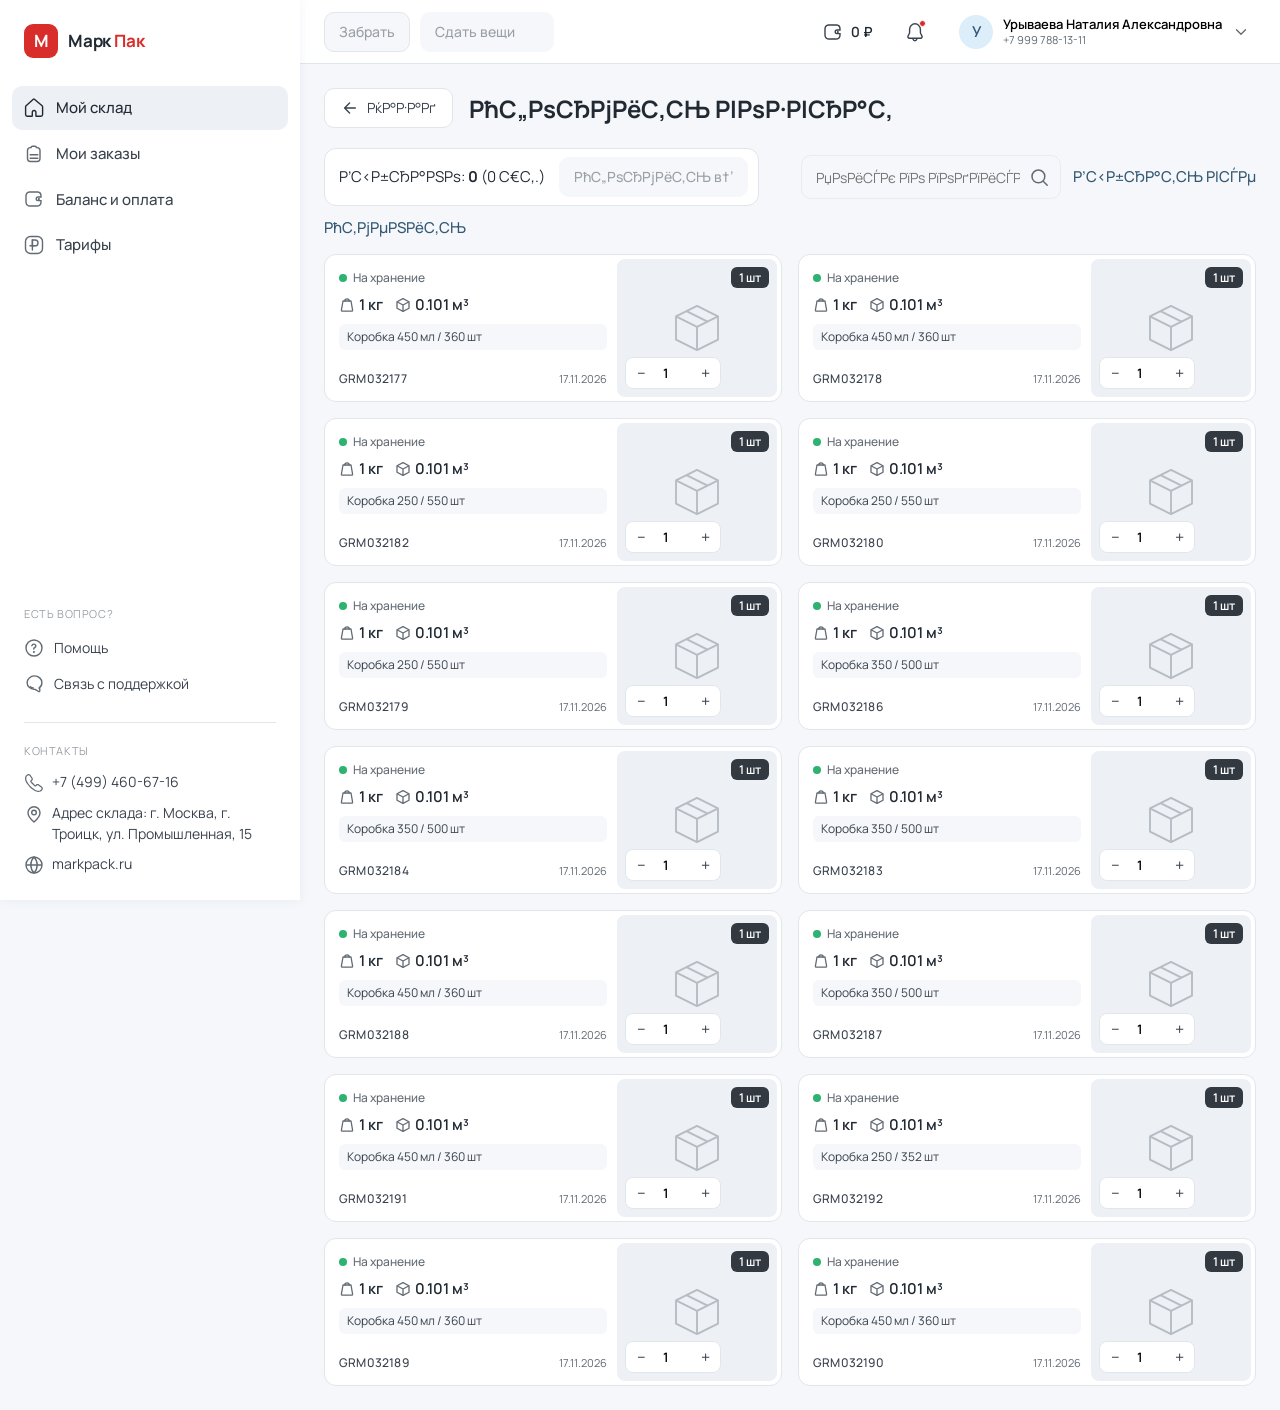
==== refund.html @ 636d3749 "Прототип личного кабинета Марк Пак: 13 экранов, демо-данные, GitHub Pages" ====
<!DOCTYPE html>
<html lang="ru">
<head>
<meta charset="utf-8">
<meta name="viewport" content="width=device-width, initial-scale=1">
<title>Р—Р°Р±СЂР°С‚СЊ РІРµС‰Рё вЂ” РњР°СЂРє РџР°Рє</title>
<link rel="icon" href="assets/img/favicon.svg" type="image/svg+xml">
<link rel="stylesheet" href="assets/css/app.css">
</head>
<body data-page="warehouse" data-actions="off">
<div class="app">
  <aside class="sidebar" id="sidebar"></aside>
  <div class="main">
    <header class="topbar" id="topbar"></header>
    <main class="content">

      <!-- РЁР°Рі 1: РІС‹Р±РѕСЂ РіСЂСѓР·РѕРјРµСЃС‚ -->
      <section id="stepSelect">
        <div class="page-head">
          <a class="back-btn" href="warehouse.html">
            <svg viewBox="0 0 20 20" fill="none"><path d="M16 10H5M9.5 4.5 4 10l5.5 5.5" stroke-width="1.5" stroke-linecap="round" stroke-linejoin="round"/></svg>
            РќР°Р·Р°Рґ
          </a>
          <h1>РћС„РѕСЂРјРёС‚СЊ РІРѕР·РІСЂР°С‚</h1>
        </div>

        <div class="toolbar" style="align-items:center">
          <div class="card card--flat" style="display:flex;align-items:center;gap:14px;padding:8px 10px 8px 14px">
            <span id="selInfo">Р’С‹Р±СЂР°РЅРѕ: <b>0</b> (0 С€С‚.)</span>
            <button class="btn btn--primary btn--sm" id="toForm" disabled>РћС„РѕСЂРјРёС‚СЊ в†’</button>
          </div>
          <span class="spacer"></span>
          <div class="search">
            <input id="search" type="text" placeholder="РџРѕРёСЃРє РїРѕ РїРѕРґРїРёСЃРё, РЅРѕРјРµСЂСѓ GRM">
            <svg viewBox="0 0 20 20" fill="none"><circle cx="9.4" cy="9.4" r="6.4" stroke-width="1.5" stroke="#626A73"/><path d="m14.2 14.2 4 4" stroke-width="1.5" stroke-linecap="round" stroke="#626A73"/></svg>
          </div>
          <button class="btn btn--link" id="selectAll">Р’С‹Р±СЂР°С‚СЊ РІСЃРµ</button>
          <button class="btn btn--link" id="clearAll">РћС‚РјРµРЅРёС‚СЊ</button>
        </div>

        <div class="grm-grid" id="grid"></div>
        <div class="empty hidden" id="empty">
          <h3>РќРµС‡РµРіРѕ РІС‹Р±РёСЂР°С‚СЊ</h3>
          <p>РќР° С…СЂР°РЅРµРЅРёРё РЅРµС‚ РґРѕСЃС‚СѓРїРЅС‹С… РіСЂСѓР·РѕРјРµСЃС‚.</p>
        </div>
      </section>

      <!-- РЁР°Рі 2: РѕС„РѕСЂРјР»РµРЅРёРµ -->
      <section id="stepForm" class="hidden">
        <div class="page-head">
          <button class="back-btn" id="backToSelect">
            <svg viewBox="0 0 20 20" fill="none"><path d="M16 10H5M9.5 4.5 4 10l5.5 5.5" stroke-width="1.5" stroke-linecap="round" stroke-linejoin="round"/></svg>
            РќР°Р·Р°Рґ
          </button>
          <h1>Р—Р°Р±СЂР°С‚СЊ РІРµС‰Рё</h1>
        </div>

        <form class="form-card" id="refundForm">
          <div class="section__title">Р“СЂСѓР·</div>
          <div class="card card--flat mb-24">
            <div class="kv"><span>РљРѕР»РёС‡РµСЃС‚РІРѕ</span><b id="sumQty">0 С€С‚</b></div>
            <div class="kv"><span>РћР±С‰РёР№ РІРµСЃ</span><b id="sumWeight">0 РєРі</b></div>
            <div class="kv"><span>РћР±С‰РёР№ РѕР±СЉС‘Рј</span><b id="sumVolume">0 РјВі</b></div>
          </div>

          <div class="section__title">Р’Р°Рј РЅСѓР¶РЅР° РґРѕСЃС‚Р°РІРєР°?</div>
          <div class="radio-cards mb-24">
            <div class="radio-card is-active" data-delivery="self">
              <div class="radio-card__top"><span class="radio-dot"></span>Р—Р°Р±РµСЂСѓ СЃР°Рј(Р°)</div>
              <p>Р—Р°Р±РёСЂР°Р№С‚Рµ РІРµС‰Рё СЃРѕ СЃРєР»Р°РґР° СЃ 9 РґРѕ 18 С‡Р°СЃРѕРІ РїРѕ Р°РґСЂРµСЃСѓ: Рі. РњРѕСЃРєРІР°, Рі. РўСЂРѕРёС†Рє, СѓР». РџСЂРѕРјС‹С€Р»РµРЅРЅР°СЏ, 15</p>
            </div>
            <div class="radio-card" data-delivery="need">
              <div class="radio-card__top"><span class="radio-dot"></span>РќСѓР¶РЅР° РґРѕСЃС‚Р°РІРєР°</div>
              <p>РџРѕСЃР»Рµ СЃРѕРіР»Р°СЃРѕРІР°РЅРёСЏ Р·Р°РіСЂСѓР·РёРј РІР°С€Рё РІРµС‰Рё Рё РґРѕСЃС‚Р°РІРёРј РёС… РѕР±СЂР°С‚РЅРѕ РїРѕ СѓРєР°Р·Р°РЅРЅРѕРјСѓ Р°РґСЂРµСЃСѓ</p>
            </div>
          </div>

          <div id="deliveryBlock" class="hidden">
            <div class="section__title">РљСѓРґР° РґРѕСЃС‚Р°РІРёС‚СЊ РіСЂСѓР·</div>
            <div class="card card--flat mb-24 row row--between">
              <div>
                <b style="font-size:14px">Рі. РњРѕСЃРєРІР°, СѓР». РџСЂРѕС„СЃРѕСЋР·РЅР°СЏ, 15</b>
                <div class="caption mt-8">РїРѕРґСЉРµР·Рґ 2, СЌС‚Р°Р¶ 5, РґРѕРјРѕС„РѕРЅ 15, Р»РёС„С‚ РџР°СЃСЃР°Р¶РёСЂСЃРєРёР№</div>
              </div>
              <button type="button" class="btn btn--ghost btn--sm" id="changeAddress">РР·РјРµРЅРёС‚СЊ</button>
            </div>

            <div class="section__title">РљС‚Рѕ Р±СѓРґРµС‚ РїСЂРёРЅРёРјР°С‚СЊ РіСЂСѓР·?</div>
            <div class="form-row">
              <div class="field">
                <label class="field__label">Р¤РРћ*</label>
                <input class="input" value="РЈСЂС‹РІР°РµРІР° РќР°С‚Р°Р»РёСЏ РђР»РµРєСЃР°РЅРґСЂРѕРІРЅР°" required>
              </div>
              <div class="field">
                <label class="field__label">РќРѕРјРµСЂ С‚РµР»РµС„РѕРЅР°*</label>
                <input class="input" value="+7 999 788-13-11" required>
              </div>
            </div>
            <label class="check mb-16"><input type="checkbox">РЎРѕРѕР±С‰РµРЅРёСЏ РІРјРµСЃС‚Рѕ Р·РІРѕРЅРєРѕРІ</label>

            <div class="section__title">РЎС‚РѕРёРјРѕСЃС‚СЊ РґРѕСЃС‚Р°РІРєРё</div>
            <div class="card card--flat mb-8">
              <div class="kv"><span>РЎС‚РѕРёРјРѕСЃС‚СЊ 1 РјВі</span><b>2 675 в‚Ѕ</b></div>
              <div class="kv"><span>Р’Р°С€ РѕР±СЉС‘Рј</span><b id="costVolume">0 РјВі</b></div>
              <div class="divider" style="margin:12px 0"></div>
              <div class="kv"><span>РС‚РѕРіРѕ Рє РѕРїР»Р°С‚Рµ</span><b class="stat-big" style="font-size:20px" id="costTotal">0 в‚Ѕ</b></div>
            </div>
            <p class="hint mb-24">Р”РѕСЃС‚Р°РІРєСѓ РЅРµРѕР±С…РѕРґРёРјРѕ РѕРїР»Р°С‚РёС‚СЊ РґРѕ 9:00 РґРЅСЏ РґРѕСЃС‚Р°РІРєРё, РёРЅР°С‡Рµ РІР°С€ Р·Р°РєР°Р· Р±СѓРґРµС‚ РѕС‚РјРµРЅС‘РЅ. РћРїР»Р°С‚РёС‚СЊ РїРѕР·Р¶Рµ РјРѕР¶РЅРѕ РІ СЂР°Р·РґРµР»Рµ В«Р‘Р°Р»Р°РЅСЃ Рё РѕРїР»Р°С‚Р°В».</p>
          </div>

          <div class="section__title">Р”Р°С‚Р° Рё РІСЂРµРјСЏ</div>
          <div class="form-row">
            <div class="field">
              <label class="field__label">Р”Р°С‚Р°*</label>
              <select class="select" id="dateSelect"></select>
            </div>
            <div class="field">
              <label class="field__label">Р’СЂРµРјСЏ*</label>
              <select class="select" id="timeSelect">
                <option>09:00 вЂ“ 13:00</option>
                <option>13:00 вЂ“ 20:00</option>
              </select>
            </div>
          </div>

          <div class="section__title">РљРѕРјРјРµРЅС‚Р°СЂРёР№</div>
          <div class="field">
            <textarea class="textarea" placeholder="РћСЃС‚Р°РІСЊС‚Рµ РєРѕРјРјРµРЅС‚Р°СЂРёР№ Рє Р·Р°РєР°Р·Сѓ"></textarea>
          </div>

          <div class="row" style="justify-content:flex-end">
            <button type="submit" class="btn btn--primary btn--lg" style="min-width:240px">РћС‚РїСЂР°РІРёС‚СЊ Р·Р°СЏРІРєСѓ</button>
          </div>
        </form>
      </section>

    </main>
  </div>
</div>
<nav class="bottom-nav" id="bottomNav"></nav>

<script src="assets/js/data.js"></script>
<script src="assets/js/ui.js"></script>
<script>
(() => {
  const DB = window.DB;
  const grid = document.getElementById('grid');
  const empty = document.getElementById('empty');
  const selInfo = document.getElementById('selInfo');
  const toForm = document.getElementById('toForm');
  const search = document.getElementById('search');

  const selected = new Map(); // no -> qty
  let delivery = 'self';
  let query = '';

  const stored = () => DB.grms.filter(g => g.status === 'stored');

  function render() {
    const list = stored().filter(g => !query || g.no.toLowerCase().includes(query) || (g.title || '').toLowerCase().includes(query));
    grid.innerHTML = list.map(g => UI.grmCard(g, { selectable: true, selected: selected.get(g.no) || 0 })).join('');
    empty.classList.toggle('hidden', list.length > 0);

    grid.querySelectorAll('.grm').forEach(card => {
      const no = card.dataset.grm;
      const g = DB.grms.find(x => x.no === no);
      const qtyInput = card.querySelector('[data-qty]');

      card.addEventListener('click', (e) => {
        if (e.target.closest('[data-stop]')) return;
        if (selected.has(no)) selected.delete(no);
        else selected.set(no, g.qty);
        sync();
      });

      const dec = card.querySelector('[data-dec]');
      const inc = card.querySelector('[data-inc]');
      if (dec) dec.addEventListener('click', (e) => {
        e.stopPropagation();
        const cur = selected.get(no) || g.qty;
        if (cur > 1) { selected.set(no, cur - 1); sync(); }
      });
      if (inc) inc.addEventListener('click', (e) => {
        e.stopPropagation();
        const cur = selected.get(no) || g.qty;
        if (cur < g.qty) { selected.set(no, cur + 1); sync(); }
      });
      if (qtyInput) qtyInput.addEventListener('click', (e) => e.stopPropagation());
      if (qtyInput) qtyInput.addEventListener('change', () => {
        let v = Math.max(1, Math.min(g.qty, Number(qtyInput.value) || 1));
        selected.set(no, v); sync();
      });

      const title = card.querySelector('[data-title]');
      if (title) title.addEventListener('click', (e) => { e.stopPropagation(); openTitle(g); });
    });

    syncCounters();
  }

  function syncCounters() {
    const totalQty = [...selected.values()].reduce((a, b) => a + b, 0);
    selInfo.innerHTML = `Р’С‹Р±СЂР°РЅРѕ: <b>${selected.size}</b> (${totalQty} С€С‚.)`;
    toForm.disabled = selected.size === 0;
  }

  function sync() {
    // preserve scroll position by re-rendering only selection classes and counters
    grid.querySelectorAll('.grm').forEach(card => {
      const no = card.dataset.grm;
      const g = DB.grms.find(x => x.no === no);
      const isSel = selected.has(no);
      card.classList.toggle('is-selected', isSel);
      const input = card.querySelector('[data-qty]');
      if (input && isSel) input.value = selected.get(no);
    });
    syncCounters();
  }

  function openTitle(g) {
    UI.openModal({
      title: 'РџРѕРґРїРёСЃСЊ Рє РіСЂСѓР·РѕРјРµСЃС‚Сѓ',
      text: `РљРѕРјРјРµРЅС‚Р°СЂРёР№ РґР»СЏ РіСЂСѓР·РѕРјРµСЃС‚Р° в„– ${g.no}`,
      body: `<div class="field mt-16"><label class="field__label">Р§С‚Рѕ Р·РґРµСЃСЊ С…СЂР°РЅРёС‚СЃСЏ?</label>
        <textarea class="textarea" id="grmTitle">${UI.esc(g.title || '')}</textarea></div>`,
      actions: [
        { label: 'РћС‚РјРµРЅР°', className: 'btn--ghost' },
        { label: 'РЎРѕС…СЂР°РЅРёС‚СЊ', onClick: () => {
          g.title = document.getElementById('grmTitle').value.trim();
          UI.closeModal();
          render();
          UI.toast('РџРѕРґРїРёСЃСЊ СЃРѕС…СЂР°РЅРµРЅР°');
        } }
      ]
    });
  }

  search.addEventListener('input', () => { query = search.value.trim().toLowerCase(); render(); });

  document.getElementById('selectAll').addEventListener('click', () => {
    stored().forEach(g => selected.set(g.no, g.qty));
    sync();
  });
  document.getElementById('clearAll').addEventListener('click', () => {
    selected.clear(); sync();
  });

  toForm.addEventListener('click', () => {
    document.getElementById('stepSelect').classList.add('hidden');
    document.getElementById('stepForm').classList.remove('hidden');
    window.scrollTo({ top: 0, behavior: 'smooth' });
    updateTotals();
  });
  document.getElementById('backToSelect').addEventListener('click', () => {
    document.getElementById('stepForm').classList.add('hidden');
    document.getElementById('stepSelect').classList.remove('hidden');
  });

  document.querySelectorAll('[data-delivery]').forEach(card => {
    card.addEventListener('click', () => {
      document.querySelectorAll('[data-delivery]').forEach(c => c.classList.remove('is-active'));
      card.classList.add('is-active');
      delivery = card.dataset.delivery;
      document.getElementById('deliveryBlock').classList.toggle('hidden', delivery !== 'need');
      updateTotals();
    });
  });

  document.getElementById('changeAddress').addEventListener('click', () => {
    UI.toast('Р’С‹Р±РѕСЂ Р°РґСЂРµСЃР° вЂ” РІ СЃР»РµРґСѓСЋС‰РµР№ РІРµСЂСЃРёРё РїСЂРѕС‚РѕС‚РёРїР°');
  });

  // Р”Р°С‚С‹: СЃРµРіРѕРґРЅСЏ + 5 РґРЅРµР№
  const dateSelect = document.getElementById('dateSelect');
  const months = ['СЏРЅРІР°СЂСЏ', 'С„РµРІСЂР°Р»СЏ', 'РјР°СЂС‚Р°', 'Р°РїСЂРµР»СЏ', 'РјР°СЏ', 'РёСЋРЅСЏ', 'РёСЋР»СЏ', 'Р°РІРіСѓСЃС‚Р°', 'СЃРµРЅС‚СЏР±СЂСЏ', 'РѕРєС‚СЏР±СЂСЏ', 'РЅРѕСЏР±СЂСЏ', 'РґРµРєР°Р±СЂСЏ'];
  const today = new Date();
  for (let i = 1; i <= 5; i++) {
    const d = new Date(today.getTime() + i * 86400000);
    const opt = document.createElement('option');
    opt.textContent = `${d.getDate()} ${months[d.getMonth()]}`;
    dateSelect.appendChild(opt);
  }

  function totals() {
    let qty = 0, weight = 0, volume = 0;
    selected.forEach((q, no) => {
      const g = DB.grms.find(x => x.no === no);
      if (!g) return;
      qty += q; weight += g.weight * q; volume += g.volume * q;
    });
    return { qty, weight, volume };
  }

  function updateTotals() {
    const t = totals();
    document.getElementById('sumQty').textContent = `${t.qty} С€С‚`;
    document.getElementById('sumWeight').textContent = `${Number(t.weight.toFixed(2))} РєРі`;
    document.getElementById('sumVolume').textContent = `${t.volume.toFixed(3)} РјВі`;
    document.getElementById('costVolume').textContent = `${t.volume.toFixed(3)} РјВі`;
    document.getElementById('costTotal').textContent = `${UI.money(Math.round(t.volume * 2675))} в‚Ѕ`;
  }

  document.getElementById('refundForm').addEventListener('submit', (e) => {
    e.preventDefault();
    const t = totals();
    UI.openModal({
      icon: 'ok',
      title: 'Р—Р°СЏРІРєР° СЃРѕР·РґР°РЅР°',
      text: `РњС‹ РїРѕР»СѓС‡РёР»Рё Р·Р°СЏРІРєСѓ РЅР° РІРѕР·РІСЂР°С‚: ${selected.size} РјРµСЃС‚, ${t.qty} С€С‚. РЎС‚Р°С‚СѓСЃ Р·Р°РєР°Р·Р° РјРѕР¶РЅРѕ РѕС‚СЃР»РµР¶РёРІР°С‚СЊ РІ СЂР°Р·РґРµР»Рµ В«РњРѕРё Р·Р°РєР°Р·С‹В».`,
      actions: [{ label: 'РџРµСЂРµР№С‚Рё Рє Р·Р°РєР°Р·Р°Рј', onClick: () => { location.href = 'orders.html'; } }]
    });
  });

  render();
})();
</script>
</body>
</html>
---- assets/css/app.css ----
/* ============================================================
   Марк Пак — прототип личного кабинета
   Стили на токенах из исследования (Manrope, #D92D2B, радиусы 10–12)
   ============================================================ */

@font-face { font-family: 'Manrope'; src: url('../fonts/Manrope-Regular.ttf') format('truetype'); font-weight: 400; font-display: swap; }
@font-face { font-family: 'Manrope'; src: url('../fonts/Manrope-Medium.ttf') format('truetype'); font-weight: 500; font-display: swap; }
@font-face { font-family: 'Manrope'; src: url('../fonts/Manrope-SemiBold.ttf') format('truetype'); font-weight: 600; font-display: swap; }
@font-face { font-family: 'Manrope'; src: url('../fonts/Manrope-Bold.ttf') format('truetype'); font-weight: 700; font-display: swap; }

:root {
  --white: #fff;
  --primary: #D92D2B;
  --primary-hover: #CC211F;
  --primary-pressed: #B21412;
  --primary-dark: #730706;
  --ink: #212A33;
  --ink-2: #39424D;
  --muted: #626A73;
  --placeholder: #9AA0A6;
  --line: #E1E6EB;
  --line-2: #E9EBF0;
  --bg: #F5F7FA;
  --bg-2: #EDF0F5;
  --bg-3: #FAFBFC;
  --navy: #102C40;
  --navy-2: #1F4159;
  --navy-3: #345873;
  --green: #2DB270;
  --yellow: #FFB800;
  --error: #FC3B0A;
  --radius: 12px;
  --radius-btn: 10px;
  --shadow: 0 0 16px rgba(31, 65, 89, .16);
  --h-input: 56px;
}

* { box-sizing: border-box; }
html, body { margin: 0; padding: 0; overflow-x: hidden; }
body {
  font-family: 'Manrope', 'Segoe UI', sans-serif;
  font-size: 15px;
  line-height: 1.45;
  color: var(--ink);
  background: var(--bg);
  -webkit-font-smoothing: antialiased;
}
a { color: var(--navy-3); text-decoration: none; }
a:hover { color: var(--primary); }
button { font-family: inherit; }
img { max-width: 100%; }
h1, h2, h3, h4 { margin: 0; font-weight: 700; }
h1 { font-size: 24px; line-height: 29px; }
h2 { font-size: 18px; line-height: 24px; font-weight: 600; }
h3 { font-size: 16px; line-height: 22px; font-weight: 600; }
p { margin: 0; }
ul { margin: 0; padding: 0; list-style: none; }
.muted { color: var(--muted); }
.small { font-size: 13px; }
.caption { font-size: 12px; color: var(--muted); }

/* ---------- Layout ---------- */
.app { display: flex; min-height: 100vh; align-items: flex-start; }

.sidebar {
  width: 300px; min-width: 300px; height: 100vh; position: sticky; top: 0;
  background: var(--white); padding: 20px 12px; display: flex; flex-direction: column;
  box-shadow: 0 0 10px rgba(121, 133, 157, .1); z-index: 30;
}
.sidebar__logo { display: flex; align-items: center; gap: 10px; padding: 4px 12px 0; margin-bottom: 28px; }
.logo-mark {
  width: 34px; height: 34px; border-radius: 9px; background: var(--primary); color: #fff;
  display: flex; align-items: center; justify-content: center; font-weight: 700; font-size: 17px;
}
.logo-text { font-weight: 700; font-size: 17px; letter-spacing: -.2px; color: var(--ink); }
.logo-text span { color: var(--primary); }

.nav { display: flex; flex-direction: column; gap: 2px; }
.nav__link {
  display: flex; align-items: center; gap: 12px; padding: 11px 12px; border-radius: 10px;
  color: var(--ink-2); font-size: 15px; font-weight: 500;
}
.nav__link:hover { background: var(--bg); color: var(--ink); }
.nav__link.is-active { background: var(--bg-2); color: var(--ink); }
.nav__link svg { width: 20px; height: 20px; flex: none; stroke: var(--muted); }
.nav__link.is-active svg { stroke: var(--ink); }

.sidebar__bottom { margin-top: auto; display: flex; flex-direction: column; gap: 20px; padding: 0 12px; }
.sidebar__label { font-size: 11px; letter-spacing: .6px; text-transform: uppercase; color: var(--placeholder); margin-bottom: 8px; }
.sidebar__link { display: flex; align-items: center; gap: 10px; padding: 8px 0; color: var(--ink-2); font-size: 14px; }
.sidebar__link svg { width: 20px; height: 20px; stroke: var(--muted); }
.sidebar__divider { height: 1px; background: var(--line); }
.sidebar__contact { font-size: 14px; color: var(--ink-2); display: flex; gap: 8px; align-items: flex-start; padding: 5px 0; }
.sidebar__contact svg { width: 20px; height: 20px; flex: none; stroke: var(--muted); margin-top: 1px; }

.main { flex: 1; min-width: 0; display: flex; flex-direction: column; min-height: 100vh; overflow-x: hidden; }

.topbar {
  height: 64px; position: sticky; top: 0; z-index: 20; background: #fff;
  border-bottom: 1px solid var(--line); display: flex; align-items: center;
  justify-content: space-between; padding: 0 24px; gap: 16px;
}
.topbar__actions { display: flex; align-items: center; gap: 10px; }
.topbar__right { display: flex; align-items: center; gap: 18px; }
.balance-btn {
  display: flex; align-items: center; gap: 8px; background: none; border: 0; cursor: pointer;
  font-size: 14px; font-weight: 600; color: var(--ink); padding: 6px 4px; border-radius: 8px;
}
.balance-btn:hover { background: var(--bg); }
.balance-btn svg { width: 20px; height: 20px; stroke: var(--ink-2); }
.icon-btn {
  width: 40px; height: 40px; border-radius: 50%; border: 0; background: none; cursor: pointer;
  display: flex; align-items: center; justify-content: center; position: relative;
}
.icon-btn:hover { background: var(--bg); }
.icon-btn svg { width: 22px; height: 22px; stroke: var(--ink-2); }
.icon-btn__dot { position: absolute; top: 8px; right: 9px; width: 7px; height: 7px; border-radius: 50%; background: var(--primary); border: 1.5px solid #fff; }

.user { position: relative; }
.user__btn { display: flex; align-items: center; gap: 10px; background: none; border: 0; cursor: pointer; padding: 4px 6px; border-radius: 10px; }
.user__btn:hover { background: var(--bg); }
.user__avatar {
  width: 34px; height: 34px; border-radius: 50%; background: #DCEEFA; color: var(--navy-3);
  display: flex; align-items: center; justify-content: center; font-weight: 600; font-size: 15px;
}
.user__name { text-align: left; }
.user__name b { display: block; font-size: 13px; font-weight: 600; line-height: 1.25; }
.user__name span { display: block; font-size: 11px; color: var(--muted); }
.user__caret { width: 18px; height: 18px; stroke: var(--muted); }

.dropdown {
  position: absolute; right: 0; top: calc(100% + 6px); width: 260px; background: #fff;
  border: .5px solid var(--line-2); border-radius: var(--radius); padding: 4px;
  box-shadow: var(--shadow); display: none; z-index: 50;
}
.dropdown.is-open { display: block; }
.dropdown__item {
  display: flex; align-items: center; gap: 10px; width: 100%; padding: 10px 12px;
  border: 0; background: none; border-radius: 8px; cursor: pointer; font-size: 14px; color: var(--ink-2); text-align: left;
}
.dropdown__item:hover { background: var(--bg); }
.dropdown__item svg { width: 20px; height: 20px; stroke: var(--muted); }

.content { padding: 24px; width: 100%; max-width: 1400px; }
.page-head { display: flex; align-items: center; gap: 16px; margin-bottom: 20px; }
.page-head--between { justify-content: space-between; }
.back-btn {
  display: inline-flex; align-items: center; gap: 8px; height: 40px; padding: 0 16px;
  border: .5px solid var(--line); border-radius: var(--radius-btn); background: #fff;
  cursor: pointer; font-size: 14px; color: var(--ink-2);
}
.back-btn:hover { background: var(--bg); }
.back-btn svg { width: 18px; height: 18px; stroke: var(--ink-2); }

/* ---------- Buttons ---------- */
.btn {
  display: inline-flex; align-items: center; justify-content: center; gap: 8px;
  border-radius: var(--radius-btn); border: 1px solid transparent; cursor: pointer;
  font-size: 15px; font-weight: 500; line-height: 20px; padding: 7px 16px; height: 48px;
  transition: background-color .2s, border-color .2s, color .2s; white-space: nowrap;
}
.btn--lg { height: 56px; font-size: 16px; }
.btn--sm { height: 40px; font-size: 14px; padding: 0 14px; }
.btn--primary { background: var(--primary); border-color: var(--primary); color: #fff; }
.btn--primary:hover { background: var(--primary-hover); border-color: var(--primary-hover); }
.btn--primary:active { background: var(--primary-pressed); border-color: var(--primary-pressed); }
.btn--primary:disabled { background: var(--bg); border-color: var(--bg); color: var(--placeholder); cursor: default; }
.btn--secondary { background: var(--navy-3); border-color: var(--navy-3); color: #fff; font-weight: 600; }
.btn--secondary:hover { background: var(--navy-2); border-color: var(--navy-2); }
.btn--ghost { background: #fff; border-color: var(--line); color: var(--ink-2); }
.btn--ghost:hover { background: var(--bg); }
.btn--ghost:disabled { background: var(--bg); border-color: var(--line); color: var(--placeholder); cursor: default; }
.btn--link:disabled { color: var(--placeholder); cursor: default; }
.btn--grey { background: var(--bg-2); border-color: var(--bg-2); color: var(--ink-2); font-size: 14px; }
.btn--grey:hover { background: var(--line); border-color: var(--line); }
.btn--link { background: none; border: 0; color: var(--navy-3); height: auto; padding: 0; }
.btn--block { width: 100%; }
.btn:focus-visible, .back-btn:focus-visible, .icon-btn:focus-visible, .user__btn:focus-visible, .nav__link:focus-visible {
  outline: 2px solid var(--navy-3); outline-offset: 2px;
}

/* ---------- Forms ---------- */
.field { display: flex; flex-direction: column; gap: 6px; margin-bottom: 18px; }
.field__label { font-size: 12px; font-weight: 500; color: var(--muted); }
.input, .select, .textarea {
  width: 100%; height: var(--h-input); background: var(--bg); border: .8px solid var(--line-2);
  border-radius: var(--radius); padding: 15px; font-family: inherit; font-size: 15px;
  font-weight: 500; color: var(--ink); outline: none;
}
.input::placeholder, .textarea::placeholder { color: var(--placeholder); font-weight: 400; }
.input:hover, .select:hover, .textarea:hover { background: var(--bg-2); }
.input:focus, .select:focus, .textarea:focus { border-color: var(--navy-3); background: #fff; }
.textarea { height: auto; min-height: 96px; resize: vertical; line-height: 1.4; }
.select { appearance: none; background-image: url("data:image/svg+xml,%3Csvg xmlns='http://www.w3.org/2000/svg' width='20' height='20' viewBox='0 0 20 20' fill='none'%3E%3Cpath d='M5 7.5L10 12.5L15 7.5' stroke='%23626A73' stroke-width='1.5' stroke-linecap='round' stroke-linejoin='round'/%3E%3C/svg%3E"); background-repeat: no-repeat; background-position: right 14px center; padding-right: 40px; cursor: pointer; }
.form-row { display: grid; grid-template-columns: 1fr 1fr; gap: 16px; }
.hint { font-size: 12px; color: var(--muted); line-height: 1.45; }

.check { display: flex; align-items: flex-start; gap: 10px; font-size: 14px; color: var(--ink-2); cursor: pointer; }
.check input { appearance: none; width: 22px; height: 22px; min-width: 22px; border: 1px solid #D3D8DE; border-radius: 6px; background: #fff; cursor: pointer; margin: 0; position: relative; }
.check input:checked { background: var(--navy-3); border-color: var(--navy-3); }
.check input:checked::after { content: ''; position: absolute; left: 7px; top: 3px; width: 6px; height: 11px; border: solid #fff; border-width: 0 2px 2px 0; transform: rotate(45deg); }

.radio-cards { display: grid; grid-template-columns: 1fr 1fr; gap: 12px; }
.radio-card { border: 1px solid var(--line); border-radius: var(--radius); padding: 14px 16px; cursor: pointer; background: #fff; transition: border-color .15s, background .15s; }
.radio-card:hover { border-color: #BDC2C7; }
.radio-card.is-active { border-color: var(--navy-3); background: #F7FBFD; }
.radio-card__top { display: flex; align-items: center; gap: 10px; font-size: 15px; font-weight: 600; }
.radio-dot { width: 18px; height: 18px; border-radius: 50%; border: 1.5px solid #BDC2C7; background: #fff; position: relative; flex: none; }
.radio-card.is-active .radio-dot { border-color: var(--navy-3); }
.radio-card.is-active .radio-dot::after { content: ''; position: absolute; inset: 3px; border-radius: 50%; background: var(--navy-3); }
.radio-card p { font-size: 12.5px; color: var(--muted); margin-top: 8px; line-height: 1.45; }

/* ---------- Cards / sections ---------- */
.card { background: #fff; border: 1px solid var(--line); border-radius: var(--radius); padding: 16px; }
.card--flat { border-width: .5px; }
.section { margin-bottom: 20px; }
.section__title { font-size: 18px; font-weight: 600; margin-bottom: 10px; }
.form-card { background: #fff; border: 1px solid var(--line); border-radius: var(--radius); padding: 24px; max-width: 780px; }
.divider { height: 1px; background: var(--line); margin: 18px 0; }

/* ---------- Tabs ---------- */
.tabs { display: inline-flex; gap: 2px; background: var(--bg-2); border: .5px solid var(--line); border-radius: 32px; padding: 2px; margin-bottom: 18px; }
.tab {
  border: 0; background: none; border-radius: 32px; padding: 8px 16px; cursor: pointer;
  font-size: 14px; font-weight: 500; color: var(--ink-2); display: inline-flex; align-items: center; gap: 6px;
  white-space: nowrap;
}
.tab:hover { color: var(--ink); }
.tab.is-active { background: #fff; border: .5px solid #D3D8DE; color: var(--ink); padding: 7.5px 15.5px; }
.tab__count { color: var(--muted); font-weight: 500; }
.tab.is-active .tab__count { color: var(--primary); }

/* ---------- GRM cards ---------- */
.toolbar { display: flex; align-items: center; gap: 12px; margin-bottom: 16px; flex-wrap: wrap; }
.search { position: relative; flex: 1; min-width: 260px; max-width: 420px; }
.search input { width: 100%; height: 44px; border: .8px solid var(--line-2); border-radius: 10px; background: var(--bg); padding: 0 40px 0 14px; font-family: inherit; font-size: 14px; outline: none; }
.search input:focus { border-color: var(--navy-3); background: #fff; }
.search svg { position: absolute; right: 12px; top: 12px; width: 20px; height: 20px; stroke: var(--muted); }
.spacer { flex: 1; }

.grm-grid { display: grid; grid-template-columns: repeat(auto-fill, minmax(320px, 1fr)); gap: 16px; }
.grm {
  display: flex; gap: 6px; background: #fff; border: .5px solid var(--line); border-radius: var(--radius);
  padding: 4px; position: relative; min-height: 148px; min-width: 0;
}
.grm.is-selected { border-color: var(--navy-3); box-shadow: 0 0 0 1px var(--navy-3) inset; }
.grm__body { flex: 1; min-width: 0; padding: 10px 4px 10px 10px; display: flex; flex-direction: column; }
.grm__status { display: inline-flex; align-items: center; gap: 6px; font-size: 12px; color: var(--muted); font-weight: 500; }
.grm__status::before { content: ''; width: 8px; height: 8px; border-radius: 50%; background: var(--green); }
.grm.is-ordered .grm__status::before { background: var(--yellow); }
.grm.is-returned .grm__status::before { background: var(--placeholder); }
.grm__size { display: flex; gap: 12px; font-size: 15px; font-weight: 600; margin-top: 8px; }
.grm__size span { display: inline-flex; align-items: center; gap: 4px; }
.grm__size svg { width: 16px; height: 16px; stroke: var(--muted); }
.grm__title {
  margin-top: 8px; font-size: 12px; color: var(--ink-2); background: var(--bg); border-radius: 6px;
  padding: 4px 8px; white-space: nowrap; overflow: hidden; text-overflow: ellipsis; cursor: text; max-width: 100%;
}
.grm__title.is-empty { color: var(--placeholder); }
.grm__meta { margin-top: auto; display: flex; justify-content: space-between; align-items: baseline; gap: 8px; padding-top: 10px; }
.grm__no { font-size: 12px; font-weight: 500; color: var(--ink-2); letter-spacing: .2px; }
.grm__date { font-size: 11px; color: var(--muted); }
.grm__media {
  width: 160px; min-width: 120px; border-radius: 8px; background: var(--bg-2); color: #A9B0B8;
  display: flex; align-items: center; justify-content: center; position: relative; overflow: hidden; cursor: pointer;
}
.grm__media svg { width: 56px; height: 56px; stroke: currentColor; opacity: .8; }
.grm__qty {
  position: absolute; top: 8px; right: 8px; background: #333940; color: #fff;
  font-size: 12px; font-weight: 600; padding: 2px 8px; border-radius: 6px;
}
.grm__counter {
  position: absolute; left: 8px; bottom: 8px; display: flex; align-items: center; gap: 2px;
  background: #fff; border: .5px solid var(--line); border-radius: 8px; padding: 2px;
}
.grm__counter button { width: 26px; height: 26px; border: 0; background: none; cursor: pointer; font-size: 16px; color: var(--ink-2); border-radius: 6px; }
.grm__counter button:hover { background: var(--bg); }
.grm__counter input { width: 34px; height: 26px; border: 0; text-align: center; font-family: inherit; font-size: 13px; font-weight: 600; background: none; }
.grm__pick { position: absolute; left: 10px; top: 10px; width: 20px; height: 20px; border-radius: 6px; border: 1.5px solid #BDC2C7; background: #fff; }
.grm.is-selected .grm__pick { background: var(--navy-3); border-color: var(--navy-3); }
.grm.is-selected .grm__pick::after { content: ''; position: absolute; left: 6px; top: 2px; width: 5px; height: 10px; border: solid #fff; border-width: 0 2px 2px 0; transform: rotate(45deg); }

/* ---------- Chips / statuses ---------- */
.chip { display: inline-flex; align-items: center; gap: 6px; font-size: 12px; font-weight: 500; padding: 4px 10px; border-radius: 20px; background: var(--bg-2); color: var(--ink-2); }
.chip--green { background: #E8F8EE; color: #0A6648; }
.chip--yellow { background: #FCF6E8; color: #7B4C00; }
.chip--red { background: #FFE8E8; color: #B21412; }
.chip--grey { background: var(--bg-2); color: var(--muted); }

/* ---------- Orders ---------- */
.order-list { display: flex; flex-direction: column; gap: 10px; }
.order {
  display: grid; grid-template-columns: 1fr auto; gap: 12px; align-items: center;
  background: #fff; border: .5px solid var(--line); border-radius: var(--radius); padding: 16px 18px;
  cursor: pointer; transition: border-color .15s;
}
.order:hover { border-color: #C0C7D0; }
.order__no { font-size: 12px; color: var(--muted); margin-bottom: 4px; }
.order__title { font-size: 16px; font-weight: 600; }
.order__sub { font-size: 13px; color: var(--muted); margin-top: 4px; }
.order__right { display: flex; align-items: center; gap: 14px; }
.order__arrow { width: 20px; height: 20px; stroke: var(--muted); }
.empty { text-align: center; padding: 56px 20px; color: var(--muted); }
.empty h3 { color: var(--ink); margin-bottom: 8px; }

/* ---------- Order detail ---------- */
.detail { display: grid; grid-template-columns: minmax(0, 1fr) 340px; gap: 20px; align-items: start; }
.detail__side { background: #fff; border: 1px solid var(--line); border-radius: var(--radius); padding: 16px; position: sticky; top: 84px; }
.side-head { display: flex; align-items: center; justify-content: space-between; gap: 10px; margin-bottom: 4px; }
.side-sub { font-size: 12px; color: var(--muted); margin-bottom: 14px; }
.mini-item { display: flex; gap: 10px; padding: 10px 0; border-top: 1px solid var(--line-2); position: relative; }
.mini-item__img { width: 56px; height: 56px; border-radius: 8px; background: var(--bg-2); color: #A9B0B8; display: flex; align-items: center; justify-content: center; flex: none; }
.mini-item__img svg { width: 26px; height: 26px; stroke: currentColor; opacity: .8; }
.mini-item__body { min-width: 0; }
.mini-item__size { font-size: 13px; font-weight: 600; }
.mini-item__title { font-size: 11.5px; color: var(--muted); white-space: nowrap; overflow: hidden; text-overflow: ellipsis; }
.mini-item__no { font-size: 11.5px; color: var(--ink-2); margin-top: 2px; }
.mini-item__del { position: absolute; right: 0; top: 12px; width: 28px; height: 28px; border: 0; background: none; cursor: pointer; border-radius: 6px; color: var(--muted); }
.mini-item__del:hover { background: var(--bg); color: var(--error); }

/* ---------- Balance ---------- */
.balance-grid { display: grid; grid-template-columns: minmax(0, 1.25fr) minmax(0, 1fr); gap: 20px; align-items: start; }
.stat-big { font-size: 32px; line-height: 38px; font-weight: 700; color: var(--navy); }
.stat-big.is-negative { color: var(--primary); }
.kv { display: flex; justify-content: space-between; gap: 12px; padding: 6px 0; font-size: 14px; color: var(--ink-2); }
.kv b { font-weight: 600; }
.invoice { display: grid; grid-template-columns: 1fr auto auto; gap: 16px; align-items: center; padding: 14px 16px; border: 1px solid #DFE5EC; border-radius: var(--radius); background: #fff; }
.invoice + .invoice { margin-top: 10px; }
.invoice.is-overdue { border-color: #F3C7C7; background: #FFF9F9; }
.invoice__no { font-size: 14px; font-weight: 600; }
.invoice__type { font-size: 12px; color: var(--muted); margin-top: 2px; }
.invoice__date { font-size: 12px; color: var(--muted); margin-top: 6px; }
.invoice__sum { font-size: 16px; font-weight: 600; white-space: nowrap; }
.invoice__dl { width: 34px; height: 34px; border-radius: 8px; border: 0; background: var(--bg); cursor: pointer; display: flex; align-items: center; justify-content: center; }
.invoice__dl:hover { background: var(--bg-2); }
.invoice__dl svg { width: 18px; height: 18px; stroke: var(--ink-2); }
.history-row { display: grid; grid-template-columns: 1fr auto auto; gap: 14px; align-items: center; padding: 14px 16px; border: 1px solid #DFE5EC; border-radius: var(--radius); background: #fff; }

/* ---------- Prices ---------- */
.price-grid { display: grid; grid-template-columns: repeat(auto-fill, minmax(240px, 1fr)); gap: 14px; }
.price-card { background: #fff; border: 1px solid var(--line); border-radius: var(--radius); padding: 16px; display: flex; flex-direction: column; gap: 6px; }
.price-card__num { font-size: 11px; color: var(--muted); }
.price-card__vol { font-size: 13px; color: var(--ink-2); }
.price-card__sum { font-size: 24px; font-weight: 700; color: var(--navy); margin-top: auto; }
.price-card__note { font-size: 11px; color: var(--muted); }
.delivery-row { display: flex; justify-content: space-between; align-items: baseline; gap: 16px; padding: 10px 0; border-bottom: 1px solid var(--line-2); }
.delivery-row b { font-size: 20px; color: var(--primary); }

/* ---------- Account ---------- */
.account-grid { display: grid; grid-template-columns: minmax(0, 1.4fr) 320px; gap: 20px; align-items: start; }
.data-row { display: flex; justify-content: space-between; gap: 16px; padding: 10px 0; border-bottom: 1px solid var(--line-2); font-size: 14px; }
.data-row span { color: var(--muted); }
.data-row b { font-weight: 500; text-align: right; }

/* ---------- FAQ ---------- */
.faq-item { border-bottom: 1px solid var(--line-2); }
.faq-q { width: 100%; display: flex; justify-content: space-between; gap: 16px; align-items: center; text-align: left; padding: 14px 0; border: 0; background: none; cursor: pointer; font-size: 15px; font-weight: 500; color: var(--ink); }
.faq-q svg { width: 20px; height: 20px; stroke: var(--muted); transition: transform .2s; flex: none; }
.faq-item.is-open .faq-q svg { transform: rotate(180deg); }
.faq-a { display: none; padding: 0 0 14px; font-size: 14px; color: var(--ink-2); line-height: 1.55; }
.faq-item.is-open .faq-a { display: block; }

/* ---------- Login ---------- */
.auth { min-height: 100vh; display: flex; flex-direction: column; background: var(--bg); }
.auth__header { height: 64px; background: #fff; border-bottom: 1px solid var(--line); display: flex; align-items: center; justify-content: space-between; padding: 0 40px; gap: 24px; }
.auth__contacts { display: flex; align-items: center; gap: 22px; font-size: 13px; color: var(--ink-2); }
.auth__contacts span { display: inline-flex; align-items: center; gap: 8px; }
.auth__contacts svg { width: 18px; height: 18px; stroke: var(--muted); }
.auth__body { flex: 1; display: grid; grid-template-columns: minmax(320px, 398px) 1fr; gap: 48px; align-items: start; padding: 40px; max-width: 1200px; margin: 0 auto; width: 100%; }
.auth__card { background: #fff; border: .8px solid var(--line); border-radius: var(--radius); padding: 20px; }
.auth__title { font-size: 24px; font-weight: 700; }
.auth__sub { font-size: 16px; color: var(--ink-2); margin-top: 10px; }
.auth__small { font-size: 12px; color: var(--muted); margin-top: 4px; }
.auth__art { border-radius: var(--radius); overflow: hidden; background: #EDE7E2; min-height: 340px; display: flex; align-items: center; justify-content: center; }
.auth__art svg { width: 100%; height: 100%; }
.auth__footer { padding: 24px 40px 40px; max-width: 1200px; margin: 0 auto; width: 100%; }
.auth__promo { background: #fff; border-radius: var(--radius); padding: 24px; }
.auth__promo h2 { font-size: 20px; margin-bottom: 6px; }
.promo-mock { margin-top: 18px; border: 1px solid var(--line); border-radius: 10px; overflow: hidden; display: grid; grid-template-columns: 200px 1fr; min-height: 220px; }
.promo-mock__side { background: #fff; border-right: 1px solid var(--line); padding: 12px 10px; }
.promo-mock__main { background: var(--bg); padding: 12px; }

/* ---------- Modal / toast ---------- */
.modal-overlay {
  position: fixed; inset: 0; background: rgba(33, 42, 51, .5); z-index: 100;
  display: none; align-items: center; justify-content: center; padding: 20px;
}
.modal-overlay.is-open { display: flex; }
.modal { background: #fff; border-radius: var(--radius); width: 100%; max-width: 420px; padding: 24px; box-shadow: var(--shadow); max-height: 90vh; overflow: auto; }
.modal--wide { max-width: 560px; }
.modal__head { display: flex; justify-content: space-between; align-items: flex-start; gap: 16px; margin-bottom: 10px; }
.modal__title { font-size: 20px; font-weight: 700; line-height: 1.3; }
.modal__close { width: 32px; height: 32px; border: 0; background: none; cursor: pointer; border-radius: 8px; color: var(--muted); font-size: 20px; line-height: 1; }
.modal__close:hover { background: var(--bg); }
.modal__text { font-size: 14px; color: var(--ink-2); line-height: 1.5; }
.modal__actions { display: flex; gap: 10px; margin-top: 20px; }
.modal__actions .btn { flex: 1; }
.modal__icon { width: 44px; height: 44px; border-radius: 50%; display: flex; align-items: center; justify-content: center; font-size: 22px; margin-bottom: 12px; }
.modal__icon--ok { background: #E8F8EE; color: #0A6648; }
.modal__icon--warn { background: #FFE8E8; color: var(--primary); }

.periods { display: grid; grid-template-columns: repeat(3, 1fr); gap: 8px; margin: 12px 0; }
.period { border: 1px solid var(--line); border-radius: 10px; padding: 10px; text-align: center; cursor: pointer; background: #fff; position: relative; }
.period:hover { border-color: #BDC2C7; }
.period.is-active { border-color: var(--primary); box-shadow: 0 0 0 1px var(--primary) inset; }
.period b { display: block; font-size: 14px; }
.period span { display: block; font-size: 12px; color: var(--muted); margin-top: 2px; }
.period em { display: block; font-style: normal; font-size: 11px; color: var(--primary); margin-top: 4px; }
.period__old { font-size: 11px; color: var(--placeholder); text-decoration: line-through; }
.period__badge { position: absolute; top: -9px; left: 50%; transform: translateX(-50%); background: var(--primary); color: #fff; font-size: 9px; padding: 2px 7px; border-radius: 8px; white-space: nowrap; }

.toast { position: fixed; left: 50%; bottom: 24px; transform: translateX(-50%) translateY(20px); background: #212A33; color: #fff; font-size: 14px; padding: 12px 18px; border-radius: 10px; opacity: 0; pointer-events: none; transition: .25s; z-index: 200; }
.toast.is-visible { opacity: 1; transform: translateX(-50%) translateY(0); }

/* ---------- Utility ---------- */
.row { display: flex; align-items: center; gap: 10px; }
.row--between { justify-content: space-between; }
.row--wrap { flex-wrap: wrap; }
.mt-8 { margin-top: 8px; } .mt-12 { margin-top: 12px; } .mt-16 { margin-top: 16px; } .mt-24 { margin-top: 24px; }
.mb-8 { margin-bottom: 8px; } .mb-12 { margin-bottom: 12px; } .mb-16 { margin-bottom: 16px; } .mb-24 { margin-bottom: 24px; }
.hidden { display: none !important; }
.mono { font-variant-numeric: tabular-nums; }

/* ---------- Mobile ---------- */
@media (max-width: 1100px) {
  .detail, .balance-grid, .account-grid { grid-template-columns: 1fr; }
  .detail__side { position: static; }
}
@media (max-width: 900px) {
  .app { display: block; }
  .sidebar { display: none; }
  .topbar { padding: 0 16px; height: 60px; }
  .topbar__actions .btn { display: none; }
  .content { padding: 16px 16px 84px; }
  .user__name, .user__caret { display: none; }
  .bottom-nav {
    position: fixed; bottom: 0; left: 0; right: 0; height: 64px; background: #fff;
    border-top: 1px solid var(--line); display: flex; z-index: 40;
  }
  .bottom-nav a { flex: 1; display: flex; flex-direction: column; align-items: center; justify-content: center; gap: 3px; font-size: 10px; color: var(--muted); }
  .bottom-nav a.is-active { color: var(--ink); }
  .bottom-nav svg { width: 22px; height: 22px; stroke: currentColor; }
  .grm-grid { grid-template-columns: 1fr; }
  .toolbar .search { flex: 1 1 100%; max-width: none; min-width: 0; }
  .grm__media { width: 124px; min-width: 100px; }
  .grm__title { white-space: normal; display: -webkit-box; -webkit-line-clamp: 2; -webkit-box-orient: vertical; line-height: 1.3; }
  .form-row, .radio-cards { grid-template-columns: 1fr; }
  .auth__body { grid-template-columns: 1fr; padding: 20px; gap: 20px; }
  .auth__art { display: none; }
  .auth__header { padding: 0 16px; }
  .auth__contacts span:nth-child(2) { display: none; }
  .auth__footer { padding: 0 20px 20px; }
  .price-grid { grid-template-columns: 1fr 1fr; }
  .invoice, .history-row { grid-template-columns: 1fr auto; }
  .invoice__date, .history-row__date { grid-column: 1 / -1; }
}
@media (max-width: 480px) {
  .price-grid { grid-template-columns: 1fr; }
  .grm__media { width: 120px; }
  .page-head { flex-wrap: wrap; }
  .tabs { width: 100%; overflow-x: auto; }
}
@media (min-width: 901px) { .bottom-nav { display: none; } }
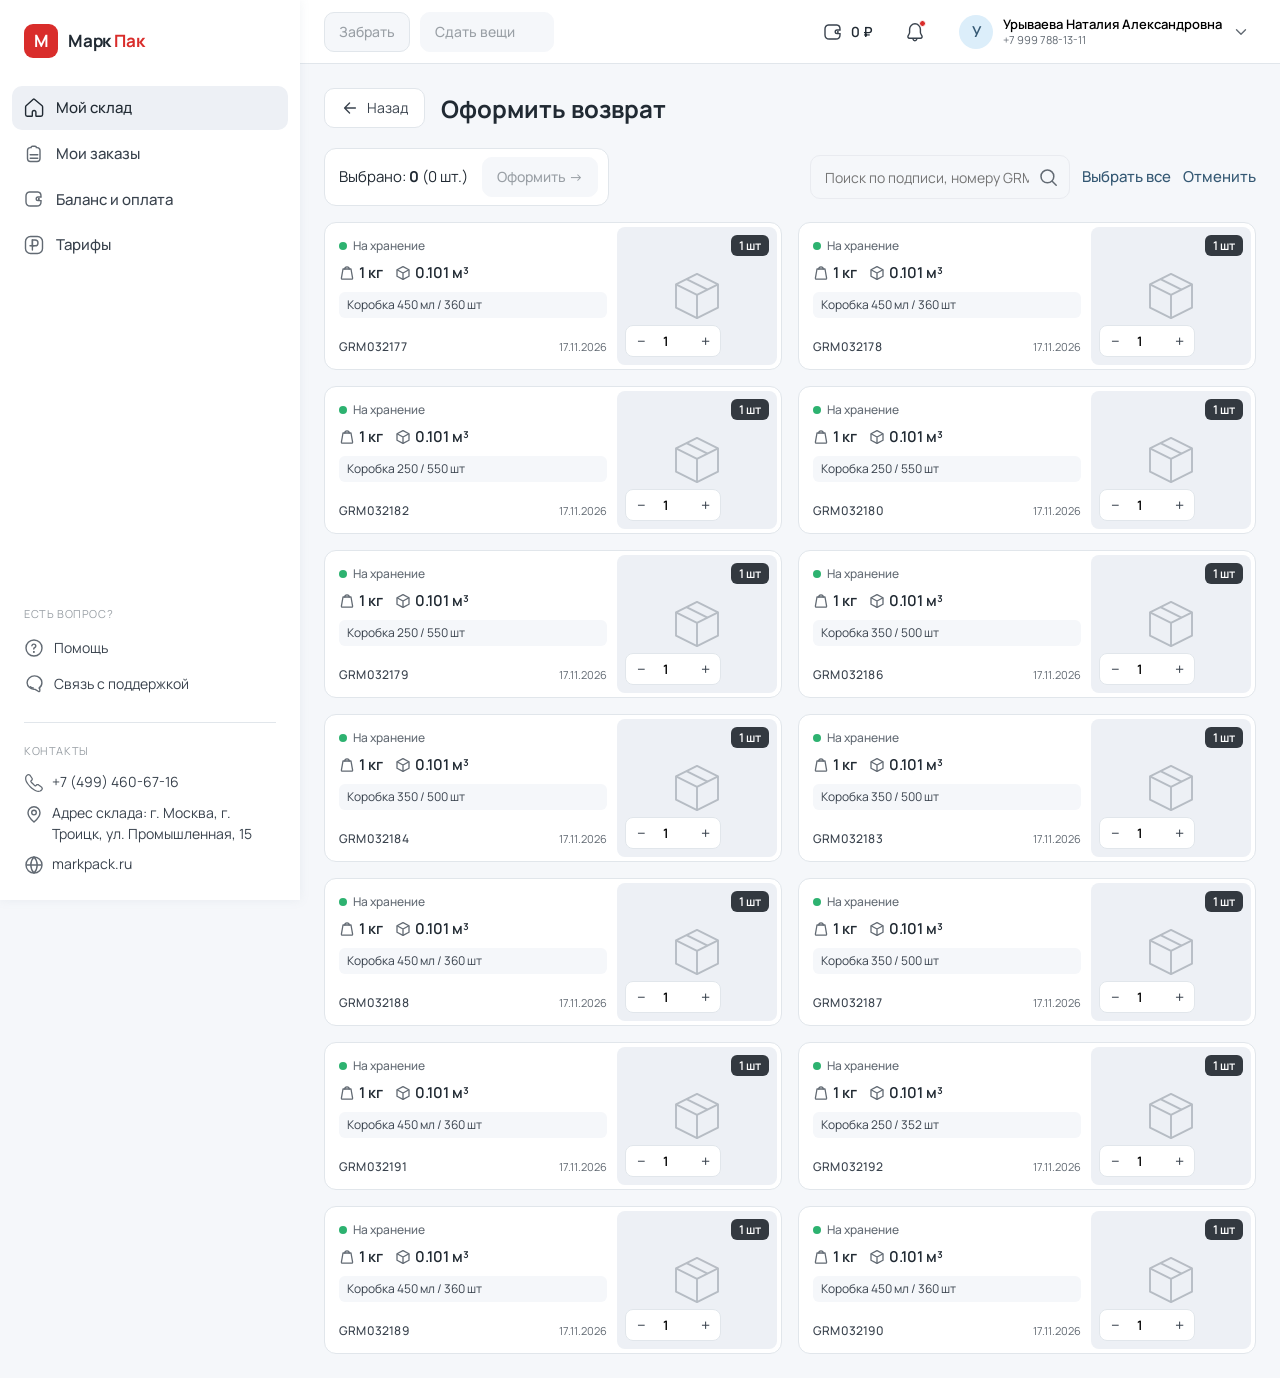
==== commit e5d6e772: "Исправлена кодировка send/refund (UTF-8)" ====
--- a/refund.html
+++ b/refund.html
@@ -3,7 +3,7 @@
 <head>
 <meta charset="utf-8">
 <meta name="viewport" content="width=device-width, initial-scale=1">
-<title>Р—Р°Р±СЂР°С‚СЊ РІРµС‰Рё вЂ” РњР°СЂРє РџР°Рє</title>
+<title>Забрать вещи — Марк Пак</title>
 <link rel="icon" href="assets/img/favicon.svg" type="image/svg+xml">
 <link rel="stylesheet" href="assets/css/app.css">
 </head>
@@ -14,122 +14,122 @@
     <header class="topbar" id="topbar"></header>
     <main class="content">
 
-      <!-- РЁР°Рі 1: РІС‹Р±РѕСЂ РіСЂСѓР·РѕРјРµСЃС‚ -->
+      <!-- Шаг 1: выбор грузомест -->
       <section id="stepSelect">
         <div class="page-head">
           <a class="back-btn" href="warehouse.html">
             <svg viewBox="0 0 20 20" fill="none"><path d="M16 10H5M9.5 4.5 4 10l5.5 5.5" stroke-width="1.5" stroke-linecap="round" stroke-linejoin="round"/></svg>
-            РќР°Р·Р°Рґ
+            Назад
           </a>
-          <h1>РћС„РѕСЂРјРёС‚СЊ РІРѕР·РІСЂР°С‚</h1>
+          <h1>Оформить возврат</h1>
         </div>
 
         <div class="toolbar" style="align-items:center">
           <div class="card card--flat" style="display:flex;align-items:center;gap:14px;padding:8px 10px 8px 14px">
-            <span id="selInfo">Р’С‹Р±СЂР°РЅРѕ: <b>0</b> (0 С€С‚.)</span>
-            <button class="btn btn--primary btn--sm" id="toForm" disabled>РћС„РѕСЂРјРёС‚СЊ в†’</button>
+            <span id="selInfo">Выбрано: <b>0</b> (0 шт.)</span>
+            <button class="btn btn--primary btn--sm" id="toForm" disabled>Оформить →</button>
           </div>
           <span class="spacer"></span>
           <div class="search">
-            <input id="search" type="text" placeholder="РџРѕРёСЃРє РїРѕ РїРѕРґРїРёСЃРё, РЅРѕРјРµСЂСѓ GRM">
+            <input id="search" type="text" placeholder="Поиск по подписи, номеру GRM">
             <svg viewBox="0 0 20 20" fill="none"><circle cx="9.4" cy="9.4" r="6.4" stroke-width="1.5" stroke="#626A73"/><path d="m14.2 14.2 4 4" stroke-width="1.5" stroke-linecap="round" stroke="#626A73"/></svg>
           </div>
-          <button class="btn btn--link" id="selectAll">Р’С‹Р±СЂР°С‚СЊ РІСЃРµ</button>
-          <button class="btn btn--link" id="clearAll">РћС‚РјРµРЅРёС‚СЊ</button>
+          <button class="btn btn--link" id="selectAll">Выбрать все</button>
+          <button class="btn btn--link" id="clearAll">Отменить</button>
         </div>
 
         <div class="grm-grid" id="grid"></div>
         <div class="empty hidden" id="empty">
-          <h3>РќРµС‡РµРіРѕ РІС‹Р±РёСЂР°С‚СЊ</h3>
-          <p>РќР° С…СЂР°РЅРµРЅРёРё РЅРµС‚ РґРѕСЃС‚СѓРїРЅС‹С… РіСЂСѓР·РѕРјРµСЃС‚.</p>
+          <h3>Нечего выбирать</h3>
+          <p>На хранении нет доступных грузомест.</p>
         </div>
       </section>
 
-      <!-- РЁР°Рі 2: РѕС„РѕСЂРјР»РµРЅРёРµ -->
+      <!-- Шаг 2: оформление -->
       <section id="stepForm" class="hidden">
         <div class="page-head">
           <button class="back-btn" id="backToSelect">
             <svg viewBox="0 0 20 20" fill="none"><path d="M16 10H5M9.5 4.5 4 10l5.5 5.5" stroke-width="1.5" stroke-linecap="round" stroke-linejoin="round"/></svg>
-            РќР°Р·Р°Рґ
+            Назад
           </button>
-          <h1>Р—Р°Р±СЂР°С‚СЊ РІРµС‰Рё</h1>
+          <h1>Забрать вещи</h1>
         </div>
 
         <form class="form-card" id="refundForm">
-          <div class="section__title">Р“СЂСѓР·</div>
+          <div class="section__title">Груз</div>
           <div class="card card--flat mb-24">
-            <div class="kv"><span>РљРѕР»РёС‡РµСЃС‚РІРѕ</span><b id="sumQty">0 С€С‚</b></div>
-            <div class="kv"><span>РћР±С‰РёР№ РІРµСЃ</span><b id="sumWeight">0 РєРі</b></div>
-            <div class="kv"><span>РћР±С‰РёР№ РѕР±СЉС‘Рј</span><b id="sumVolume">0 РјВі</b></div>
-          </div>
-
-          <div class="section__title">Р’Р°Рј РЅСѓР¶РЅР° РґРѕСЃС‚Р°РІРєР°?</div>
+            <div class="kv"><span>Количество</span><b id="sumQty">0 шт</b></div>
+            <div class="kv"><span>Общий вес</span><b id="sumWeight">0 кг</b></div>
+            <div class="kv"><span>Общий объём</span><b id="sumVolume">0 м³</b></div>
+          </div>
+
+          <div class="section__title">Вам нужна доставка?</div>
           <div class="radio-cards mb-24">
             <div class="radio-card is-active" data-delivery="self">
-              <div class="radio-card__top"><span class="radio-dot"></span>Р—Р°Р±РµСЂСѓ СЃР°Рј(Р°)</div>
-              <p>Р—Р°Р±РёСЂР°Р№С‚Рµ РІРµС‰Рё СЃРѕ СЃРєР»Р°РґР° СЃ 9 РґРѕ 18 С‡Р°СЃРѕРІ РїРѕ Р°РґСЂРµСЃСѓ: Рі. РњРѕСЃРєРІР°, Рі. РўСЂРѕРёС†Рє, СѓР». РџСЂРѕРјС‹С€Р»РµРЅРЅР°СЏ, 15</p>
+              <div class="radio-card__top"><span class="radio-dot"></span>Заберу сам(а)</div>
+              <p>Забирайте вещи со склада с 9 до 18 часов по адресу: г. Москва, г. Троицк, ул. Промышленная, 15</p>
             </div>
             <div class="radio-card" data-delivery="need">
-              <div class="radio-card__top"><span class="radio-dot"></span>РќСѓР¶РЅР° РґРѕСЃС‚Р°РІРєР°</div>
-              <p>РџРѕСЃР»Рµ СЃРѕРіР»Р°СЃРѕРІР°РЅРёСЏ Р·Р°РіСЂСѓР·РёРј РІР°С€Рё РІРµС‰Рё Рё РґРѕСЃС‚Р°РІРёРј РёС… РѕР±СЂР°С‚РЅРѕ РїРѕ СѓРєР°Р·Р°РЅРЅРѕРјСѓ Р°РґСЂРµСЃСѓ</p>
+              <div class="radio-card__top"><span class="radio-dot"></span>Нужна доставка</div>
+              <p>После согласования загрузим ваши вещи и доставим их обратно по указанному адресу</p>
             </div>
           </div>
 
           <div id="deliveryBlock" class="hidden">
-            <div class="section__title">РљСѓРґР° РґРѕСЃС‚Р°РІРёС‚СЊ РіСЂСѓР·</div>
+            <div class="section__title">Куда доставить груз</div>
             <div class="card card--flat mb-24 row row--between">
               <div>
-                <b style="font-size:14px">Рі. РњРѕСЃРєРІР°, СѓР». РџСЂРѕС„СЃРѕСЋР·РЅР°СЏ, 15</b>
-                <div class="caption mt-8">РїРѕРґСЉРµР·Рґ 2, СЌС‚Р°Р¶ 5, РґРѕРјРѕС„РѕРЅ 15, Р»РёС„С‚ РџР°СЃСЃР°Р¶РёСЂСЃРєРёР№</div>
+                <b style="font-size:14px">г. Москва, ул. Профсоюзная, 15</b>
+                <div class="caption mt-8">подъезд 2, этаж 5, домофон 15, лифт Пассажирский</div>
               </div>
-              <button type="button" class="btn btn--ghost btn--sm" id="changeAddress">РР·РјРµРЅРёС‚СЊ</button>
-            </div>
-
-            <div class="section__title">РљС‚Рѕ Р±СѓРґРµС‚ РїСЂРёРЅРёРјР°С‚СЊ РіСЂСѓР·?</div>
+              <button type="button" class="btn btn--ghost btn--sm" id="changeAddress">Изменить</button>
+            </div>
+
+            <div class="section__title">Кто будет принимать груз?</div>
             <div class="form-row">
               <div class="field">
-                <label class="field__label">Р¤РРћ*</label>
-                <input class="input" value="РЈСЂС‹РІР°РµРІР° РќР°С‚Р°Р»РёСЏ РђР»РµРєСЃР°РЅРґСЂРѕРІРЅР°" required>
+                <label class="field__label">ФИО*</label>
+                <input class="input" value="Урываева Наталия Александровна" required>
               </div>
               <div class="field">
-                <label class="field__label">РќРѕРјРµСЂ С‚РµР»РµС„РѕРЅР°*</label>
+                <label class="field__label">Номер телефона*</label>
                 <input class="input" value="+7 999 788-13-11" required>
               </div>
             </div>
-            <label class="check mb-16"><input type="checkbox">РЎРѕРѕР±С‰РµРЅРёСЏ РІРјРµСЃС‚Рѕ Р·РІРѕРЅРєРѕРІ</label>
-
-            <div class="section__title">РЎС‚РѕРёРјРѕСЃС‚СЊ РґРѕСЃС‚Р°РІРєРё</div>
+            <label class="check mb-16"><input type="checkbox">Сообщения вместо звонков</label>
+
+            <div class="section__title">Стоимость доставки</div>
             <div class="card card--flat mb-8">
-              <div class="kv"><span>РЎС‚РѕРёРјРѕСЃС‚СЊ 1 РјВі</span><b>2 675 в‚Ѕ</b></div>
-              <div class="kv"><span>Р’Р°С€ РѕР±СЉС‘Рј</span><b id="costVolume">0 РјВі</b></div>
+              <div class="kv"><span>Стоимость 1 м³</span><b>2 675 ₽</b></div>
+              <div class="kv"><span>Ваш объём</span><b id="costVolume">0 м³</b></div>
               <div class="divider" style="margin:12px 0"></div>
-              <div class="kv"><span>РС‚РѕРіРѕ Рє РѕРїР»Р°С‚Рµ</span><b class="stat-big" style="font-size:20px" id="costTotal">0 в‚Ѕ</b></div>
-            </div>
-            <p class="hint mb-24">Р”РѕСЃС‚Р°РІРєСѓ РЅРµРѕР±С…РѕРґРёРјРѕ РѕРїР»Р°С‚РёС‚СЊ РґРѕ 9:00 РґРЅСЏ РґРѕСЃС‚Р°РІРєРё, РёРЅР°С‡Рµ РІР°С€ Р·Р°РєР°Р· Р±СѓРґРµС‚ РѕС‚РјРµРЅС‘РЅ. РћРїР»Р°С‚РёС‚СЊ РїРѕР·Р¶Рµ РјРѕР¶РЅРѕ РІ СЂР°Р·РґРµР»Рµ В«Р‘Р°Р»Р°РЅСЃ Рё РѕРїР»Р°С‚Р°В».</p>
-          </div>
-
-          <div class="section__title">Р”Р°С‚Р° Рё РІСЂРµРјСЏ</div>
+              <div class="kv"><span>Итого к оплате</span><b class="stat-big" style="font-size:20px" id="costTotal">0 ₽</b></div>
+            </div>
+            <p class="hint mb-24">Доставку необходимо оплатить до 9:00 дня доставки, иначе ваш заказ будет отменён. Оплатить позже можно в разделе «Баланс и оплата».</p>
+          </div>
+
+          <div class="section__title">Дата и время</div>
           <div class="form-row">
             <div class="field">
-              <label class="field__label">Р”Р°С‚Р°*</label>
+              <label class="field__label">Дата*</label>
               <select class="select" id="dateSelect"></select>
             </div>
             <div class="field">
-              <label class="field__label">Р’СЂРµРјСЏ*</label>
+              <label class="field__label">Время*</label>
               <select class="select" id="timeSelect">
-                <option>09:00 вЂ“ 13:00</option>
-                <option>13:00 вЂ“ 20:00</option>
+                <option>09:00 – 13:00</option>
+                <option>13:00 – 20:00</option>
               </select>
             </div>
           </div>
 
-          <div class="section__title">РљРѕРјРјРµРЅС‚Р°СЂРёР№</div>
+          <div class="section__title">Комментарий</div>
           <div class="field">
-            <textarea class="textarea" placeholder="РћСЃС‚Р°РІСЊС‚Рµ РєРѕРјРјРµРЅС‚Р°СЂРёР№ Рє Р·Р°РєР°Р·Сѓ"></textarea>
+            <textarea class="textarea" placeholder="Оставьте комментарий к заказу"></textarea>
           </div>
 
           <div class="row" style="justify-content:flex-end">
-            <button type="submit" class="btn btn--primary btn--lg" style="min-width:240px">РћС‚РїСЂР°РІРёС‚СЊ Р·Р°СЏРІРєСѓ</button>
+            <button type="submit" class="btn btn--primary btn--lg" style="min-width:240px">Отправить заявку</button>
           </div>
         </form>
       </section>
@@ -150,7 +150,7 @@
   const toForm = document.getElementById('toForm');
   const search = document.getElementById('search');
 
-  const selected = new Map(); // no -> qty
+  const selected = new Map();
   let delivery = 'self';
   let query = '';
 
@@ -200,15 +200,13 @@
 
   function syncCounters() {
     const totalQty = [...selected.values()].reduce((a, b) => a + b, 0);
-    selInfo.innerHTML = `Р’С‹Р±СЂР°РЅРѕ: <b>${selected.size}</b> (${totalQty} С€С‚.)`;
+    selInfo.innerHTML = `Выбрано: <b>${selected.size}</b> (${totalQty} шт.)`;
     toForm.disabled = selected.size === 0;
   }
 
   function sync() {
-    // preserve scroll position by re-rendering only selection classes and counters
     grid.querySelectorAll('.grm').forEach(card => {
       const no = card.dataset.grm;
-      const g = DB.grms.find(x => x.no === no);
       const isSel = selected.has(no);
       card.classList.toggle('is-selected', isSel);
       const input = card.querySelector('[data-qty]');
@@ -219,17 +217,17 @@
 
   function openTitle(g) {
     UI.openModal({
-      title: 'РџРѕРґРїРёСЃСЊ Рє РіСЂСѓР·РѕРјРµСЃС‚Сѓ',
-      text: `РљРѕРјРјРµРЅС‚Р°СЂРёР№ РґР»СЏ РіСЂСѓР·РѕРјРµСЃС‚Р° в„– ${g.no}`,
-      body: `<div class="field mt-16"><label class="field__label">Р§С‚Рѕ Р·РґРµСЃСЊ С…СЂР°РЅРёС‚СЃСЏ?</label>
+      title: 'Подпись к грузоместу',
+      text: `Комментарий для грузоместа № ${g.no}`,
+      body: `<div class="field mt-16"><label class="field__label">Что здесь хранится?</label>
         <textarea class="textarea" id="grmTitle">${UI.esc(g.title || '')}</textarea></div>`,
       actions: [
-        { label: 'РћС‚РјРµРЅР°', className: 'btn--ghost' },
-        { label: 'РЎРѕС…СЂР°РЅРёС‚СЊ', onClick: () => {
+        { label: 'Отмена', className: 'btn--ghost' },
+        { label: 'Сохранить', onClick: () => {
           g.title = document.getElementById('grmTitle').value.trim();
           UI.closeModal();
           render();
-          UI.toast('РџРѕРґРїРёСЃСЊ СЃРѕС…СЂР°РЅРµРЅР°');
+          UI.toast('Подпись сохранена');
         } }
       ]
     });
@@ -267,12 +265,11 @@
   });
 
   document.getElementById('changeAddress').addEventListener('click', () => {
-    UI.toast('Р’С‹Р±РѕСЂ Р°РґСЂРµСЃР° вЂ” РІ СЃР»РµРґСѓСЋС‰РµР№ РІРµСЂСЃРёРё РїСЂРѕС‚РѕС‚РёРїР°');
-  });
-
-  // Р”Р°С‚С‹: СЃРµРіРѕРґРЅСЏ + 5 РґРЅРµР№
+    UI.toast('Выбор адреса — в следующей версии прототипа');
+  });
+
   const dateSelect = document.getElementById('dateSelect');
-  const months = ['СЏРЅРІР°СЂСЏ', 'С„РµРІСЂР°Р»СЏ', 'РјР°СЂС‚Р°', 'Р°РїСЂРµР»СЏ', 'РјР°СЏ', 'РёСЋРЅСЏ', 'РёСЋР»СЏ', 'Р°РІРіСѓСЃС‚Р°', 'СЃРµРЅС‚СЏР±СЂСЏ', 'РѕРєС‚СЏР±СЂСЏ', 'РЅРѕСЏР±СЂСЏ', 'РґРµРєР°Р±СЂСЏ'];
+  const months = ['января', 'февраля', 'марта', 'апреля', 'мая', 'июня', 'июля', 'августа', 'сентября', 'октября', 'ноября', 'декабря'];
   const today = new Date();
   for (let i = 1; i <= 5; i++) {
     const d = new Date(today.getTime() + i * 86400000);
@@ -293,11 +290,11 @@
 
   function updateTotals() {
     const t = totals();
-    document.getElementById('sumQty').textContent = `${t.qty} С€С‚`;
-    document.getElementById('sumWeight').textContent = `${Number(t.weight.toFixed(2))} РєРі`;
-    document.getElementById('sumVolume').textContent = `${t.volume.toFixed(3)} РјВі`;
-    document.getElementById('costVolume').textContent = `${t.volume.toFixed(3)} РјВі`;
-    document.getElementById('costTotal').textContent = `${UI.money(Math.round(t.volume * 2675))} в‚Ѕ`;
+    document.getElementById('sumQty').textContent = `${t.qty} шт`;
+    document.getElementById('sumWeight').textContent = `${Number(t.weight.toFixed(2))} кг`;
+    document.getElementById('sumVolume').textContent = `${t.volume.toFixed(3)} м³`;
+    document.getElementById('costVolume').textContent = `${t.volume.toFixed(3)} м³`;
+    document.getElementById('costTotal').textContent = `${UI.money(Math.round(t.volume * 2675))} ₽`;
   }
 
   document.getElementById('refundForm').addEventListener('submit', (e) => {
@@ -305,9 +302,9 @@
     const t = totals();
     UI.openModal({
       icon: 'ok',
-      title: 'Р—Р°СЏРІРєР° СЃРѕР·РґР°РЅР°',
-      text: `РњС‹ РїРѕР»СѓС‡РёР»Рё Р·Р°СЏРІРєСѓ РЅР° РІРѕР·РІСЂР°С‚: ${selected.size} РјРµСЃС‚, ${t.qty} С€С‚. РЎС‚Р°С‚СѓСЃ Р·Р°РєР°Р·Р° РјРѕР¶РЅРѕ РѕС‚СЃР»РµР¶РёРІР°С‚СЊ РІ СЂР°Р·РґРµР»Рµ В«РњРѕРё Р·Р°РєР°Р·С‹В».`,
-      actions: [{ label: 'РџРµСЂРµР№С‚Рё Рє Р·Р°РєР°Р·Р°Рј', onClick: () => { location.href = 'orders.html'; } }]
+      title: 'Заявка создана',
+      text: `Мы получили заявку на возврат: ${selected.size} мест, ${t.qty} шт. Статус заказа можно отслеживать в разделе «Мои заказы».`,
+      actions: [{ label: 'Перейти к заказам', onClick: () => { location.href = 'orders.html'; } }]
     });
   });
 
